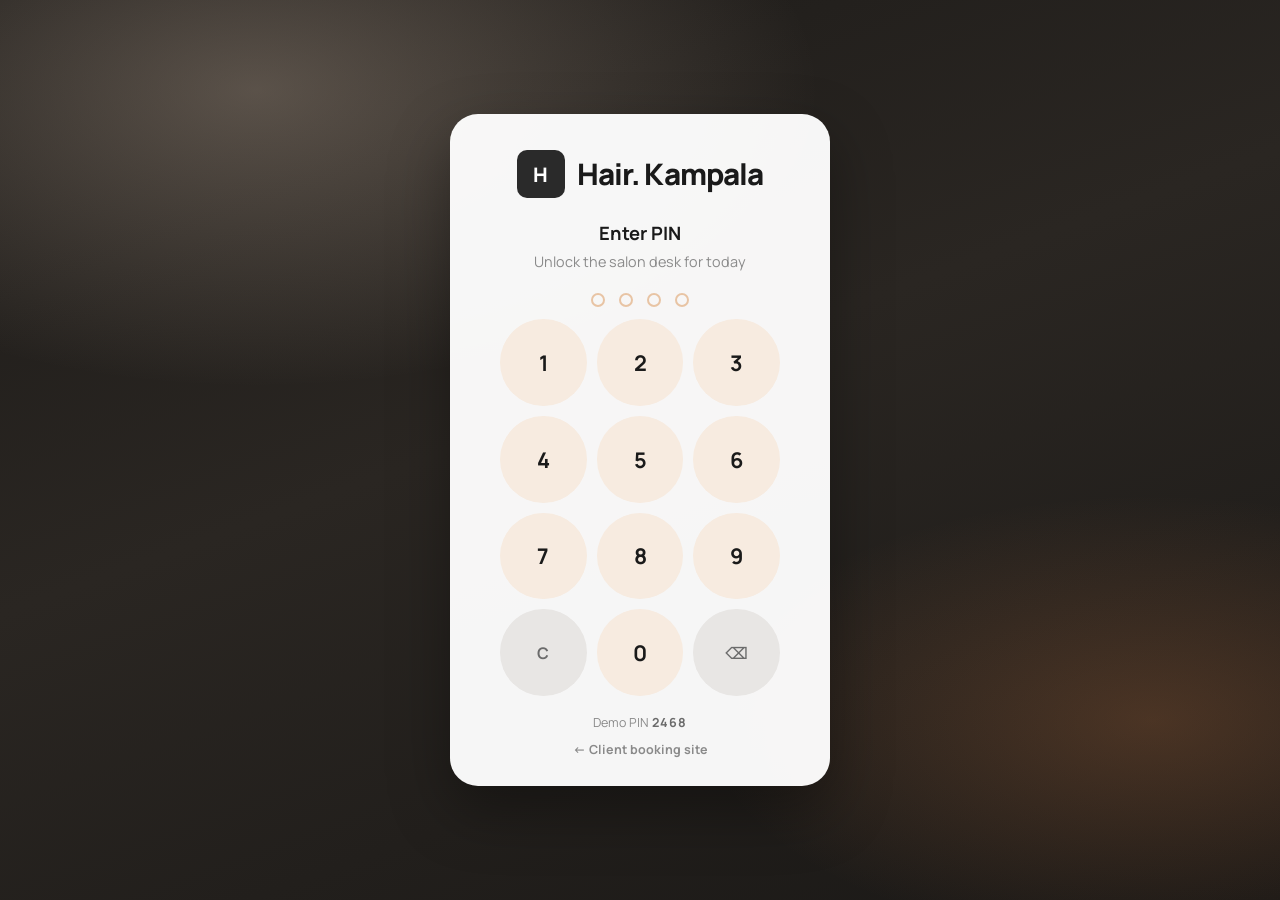
==== desk.html @ f127bbd9 "Make client booking the homepage; move desk to /desk Co-authored-by: Cursor <cursoragent@cursor.com>" ====
<!DOCTYPE html>
<html lang="en">
<head>
  <meta charset="UTF-8" />
  <meta name="viewport" content="width=device-width, initial-scale=1.0" />
  <title>Hair. — Salon Booking</title>
  <link rel="preconnect" href="https://fonts.googleapis.com" />
  <link rel="preconnect" href="https://fonts.gstatic.com" crossorigin />
  <link href="https://fonts.googleapis.com/css2?family=Manrope:wght@400;500;600;700;800&display=swap" rel="stylesheet" />
  <link rel="stylesheet" href="styles.css" />
</head>
<body class="locked">
  <div class="login-screen" id="loginScreen" role="dialog" aria-labelledby="loginTitle" aria-modal="true">
    <div class="login-bg" aria-hidden="true"></div>
    <div class="login-card">
      <div class="login-brand">
        <div class="logo-mark">H</div>
        <div class="login-brand-name" id="loginBrand">Hair.</div>
      </div>
      <h1 id="loginTitle">Enter PIN</h1>
      <p class="login-sub">Unlock the salon desk for today</p>
      <div class="pin-dots" id="pinDots" aria-hidden="true">
        <span></span><span></span><span></span><span></span>
      </div>
      <p class="pin-error" id="pinError" hidden>Wrong PIN — try again</p>
      <div class="pin-pad" id="pinPad">
        <button type="button" data-pin="1">1</button>
        <button type="button" data-pin="2">2</button>
        <button type="button" data-pin="3">3</button>
        <button type="button" data-pin="4">4</button>
        <button type="button" data-pin="5">5</button>
        <button type="button" data-pin="6">6</button>
        <button type="button" data-pin="7">7</button>
        <button type="button" data-pin="8">8</button>
        <button type="button" data-pin="9">9</button>
        <button type="button" class="pin-clear" data-pin="clear" aria-label="Clear">C</button>
        <button type="button" data-pin="0">0</button>
        <button type="button" class="pin-del" data-pin="del" aria-label="Delete">⌫</button>
      </div>
      <p class="login-hint">Demo PIN <strong>2468</strong></p>
      <p class="login-hint" style="margin-top:10px"><a href="/" style="color:inherit;font-weight:700">← Client booking site</a></p>
    </div>
  </div>

  <div class="overlay" id="overlay"></div>
  <div class="app" id="appShell" hidden inert>
    <aside class="sidebar" id="sidebar">
      <div class="logo">
        <div class="logo-mark">H</div>
        <div class="logo-text">Hair.</div>
      </div>
      <nav class="nav">
        <a href="#dashboard" class="active" data-page="dashboard">
          <span data-icon="dashboard"></span>
          Dashboard
        </a>
        <a href="#schedule" data-page="schedule">
          <span data-icon="calendar"></span>
          Schedule
        </a>
        <a href="#payments" data-page="payments">
          <span data-icon="card"></span>
          Payments
        </a>
        <a href="#clients" data-page="clients">
          <span data-icon="users"></span>
          Clients
        </a>
        <a href="#employees" data-page="employees">
          <span data-icon="group"></span>
          Employees
        </a>
        <a href="#services" data-page="services">
          <span data-icon="scissors"></span>
          Services
        </a>
        <a href="#reviews" data-page="reviews">
          <span data-icon="star"></span>
          Reviews
        </a>
        <a href="#settings" data-page="settings">
          <span data-icon="settings"></span>
          Settings
        </a>
      </nav>
    </aside>

    <main class="main">
      <header class="topbar">
        <div class="topbar-left">
          <button class="menu-toggle" id="menuToggle" aria-label="Open menu">
            <svg class="icon" viewBox="0 0 24 24" fill="none" stroke="currentColor" stroke-width="1.75" stroke-linecap="round" aria-hidden="true"><path d="M4 7h16M4 12h16M4 17h16"/></svg>
          </button>
          <h1 id="pageTitle">Dashboard</h1>
        </div>
        <div class="topbar-right">
          <label class="search">
            <svg class="icon" viewBox="0 0 24 24" fill="none" stroke="currentColor" stroke-width="1.75" stroke-linecap="round" stroke-linejoin="round" aria-hidden="true"><circle cx="11" cy="11" r="6.5"/><path d="m16.5 16.5 4 4"/></svg>
            <input type="search" placeholder="Search..." id="searchInput" />
          </label>

          <div class="top-action">
            <button type="button" class="icon-btn" id="messagesBtn" aria-label="Messages" title="Messages" aria-expanded="false" aria-controls="messagesPanel">
              <svg class="icon" viewBox="0 0 24 24" fill="none" stroke="currentColor" stroke-width="1.75" stroke-linecap="round" stroke-linejoin="round" aria-hidden="true"><path d="M7.5 18.5 4 21v-4.2A8.5 8.5 0 1 1 12 20.5a8.3 8.3 0 0 1-4.5-1.3z"/></svg>
              <span class="badge-dot" aria-hidden="true"></span>
            </button>
            <div class="dropdown-panel" id="messagesPanel" hidden>
              <div class="dropdown-head">
                <strong>Messages</strong>
                <button type="button" class="link-btn" data-close-panel>Close</button>
              </div>
              <button type="button" class="dropdown-item">
                <img src="https://i.pravatar.cc/64?img=5" alt="" />
                <div>
                  <strong>Mae Jones</strong>
                  <span>Can we move my styling to 10?</span>
                </div>
                <em>2m</em>
              </button>
              <button type="button" class="dropdown-item">
                <img src="https://i.pravatar.cc/64?img=9" alt="" />
                <div>
                  <strong>Kara Thornton</strong>
                  <span>On my way to the salon.</span>
                </div>
                <em>18m</em>
              </button>
              <button type="button" class="dropdown-item">
                <img src="https://i.pravatar.cc/64?img=12" alt="" />
                <div>
                  <strong>Curtis Walters</strong>
                  <span>Thanks for the color today!</span>
                </div>
                <em>1h</em>
              </button>
            </div>
          </div>

          <div class="top-action">
            <button type="button" class="icon-btn" id="notifyBtn" aria-label="Notifications" title="Notifications" aria-expanded="false" aria-controls="notifyPanel">
              <svg class="icon" viewBox="0 0 24 24" fill="none" stroke="currentColor" stroke-width="1.75" stroke-linecap="round" stroke-linejoin="round" aria-hidden="true"><path d="M12 3.5a5.5 5.5 0 0 1 5.5 5.5v2.2c0 1.4.5 2.7 1.4 3.7l.6.7H4.5l.6-.7a5.8 5.8 0 0 0 1.4-3.7V9A5.5 5.5 0 0 1 12 3.5z"/><path d="M9.5 18.5a2.5 2.5 0 0 0 5 0"/></svg>
              <span class="badge-dot" aria-hidden="true"></span>
            </button>
            <div class="dropdown-panel" id="notifyPanel" hidden>
              <div class="dropdown-head">
                <strong>Notifications</strong>
                <button type="button" class="link-btn" data-close-panel>Close</button>
              </div>
              <button type="button" class="dropdown-item">
                <span class="drop-ico" data-icon="calendarCheck"></span>
                <div>
                  <strong>New booking</strong>
                  <span>Molly Hawkins · Hair Coloring · 2:00 PM</span>
                </div>
                <em>now</em>
              </button>
              <button type="button" class="dropdown-item">
                <span class="drop-ico" data-icon="card"></span>
                <div>
                  <strong>Payment received</strong>
                  <span>UGX 185,000 from Mae Jones</span>
                </div>
                <em>12m</em>
              </button>
              <button type="button" class="dropdown-item">
                <span class="drop-ico" data-icon="star"></span>
                <div>
                  <strong>New review</strong>
                  <span>5★ from Devon Price</span>
                </div>
                <em>1h</em>
              </button>
            </div>
          </div>

          <div class="top-action">
            <button type="button" class="avatar-btn" id="profileBtn" aria-label="Profile menu" aria-expanded="false" aria-controls="profilePanel">
              <img class="avatar" src="https://i.pravatar.cc/84?img=47" alt="Profile" />
            </button>
            <div class="dropdown-panel dropdown-panel-sm" id="profilePanel" hidden>
              <div class="dropdown-head">
                <strong>Admin User</strong>
              </div>
              <button type="button" class="dropdown-item menu-row" data-go="settings">
                <span data-icon="settings"></span>
                <div><strong>Settings</strong></div>
              </button>
              <button type="button" class="dropdown-item menu-row" data-go="employees">
                <span data-icon="user"></span>
                <div><strong>My profile</strong></div>
              </button>
              <button type="button" class="dropdown-item menu-row" id="logoutBtn">
                <span data-icon="cancel"></span>
                <div><strong>Sign out</strong></div>
              </button>
            </div>
          </div>
        </div>
      </header>

      <!-- DASHBOARD -->
      <div class="page active" id="page-dashboard">
        <div class="dashboard">
          <section class="panel">
            <div class="panel-head">
              <div>
                <span class="panel-title">Upcoming</span>
                <span class="panel-date">Monday, 22 Jan</span>
              </div>
              <div style="display:flex;align-items:center;gap:10px;flex-wrap:wrap;">
                <div class="filters table-filters" id="dashFilters"></div>
                <button type="button" class="btn-primary" id="dashNewApptBtn">+ New appointment</button>
              </div>
            </div>
            <div class="appointments" id="appointments"></div>
          </section>

          <div class="right-col">
            <section class="panel">
              <div class="panel-head">
                <span class="panel-title">Availability</span>
                <div class="pager">
                  <button id="availPrev" aria-label="Previous"><span data-icon="arrowLeft"></span></button>
                  <span id="availPage">1/2</span>
                  <button id="availNext" aria-label="Next"><span data-icon="arrowRight"></span></button>
                </div>
              </div>
              <div id="availability"></div>
            </section>

            <section class="panel">
              <div class="panel-head">
                <span class="panel-title" style="font-size:1rem;">Staff status</span>
              </div>
              <div class="staff-grid" id="staffStatus"></div>
            </section>

            <section class="panel">
              <div class="panel-head">
                <span class="panel-title">Last reviews</span>
                <div class="pager">
                  <button id="reviewPrev" aria-label="Previous review"><span data-icon="arrowLeft"></span></button>
                  <span id="reviewPage">1/3</span>
                  <button id="reviewNext" aria-label="Next review"><span data-icon="arrowRight"></span></button>
                </div>
              </div>
              <div id="reviews"></div>
            </section>
          </div>
        </div>
      </div>

      <!-- SCHEDULE -->
      <div class="page" id="page-schedule"></div>
      <!-- PAYMENTS -->
      <div class="page" id="page-payments"></div>
      <!-- CLIENTS -->
      <div class="page" id="page-clients"></div>
      <!-- EMPLOYEES -->
      <div class="page" id="page-employees"></div>
      <!-- SERVICES -->
      <div class="page" id="page-services"></div>
      <!-- REVIEWS -->
      <div class="page" id="page-reviews"></div>
      <!-- SETTINGS -->
      <div class="page" id="page-settings"></div>
    </main>
  </div>

  <div class="toast" id="toast"></div>

  <!-- Modal: Add employee -->
  <div class="modal" id="employeeModal" hidden>
    <div class="modal-backdrop" data-close-modal></div>
    <div class="modal-card" role="dialog" aria-labelledby="empModalTitle">
      <div class="modal-head">
        <h2 id="empModalTitle">Add employee</h2>
        <button type="button" class="icon-btn modal-x" data-close-modal aria-label="Close">×</button>
      </div>
      <form id="employeeForm" class="modal-body">
        <div class="form-grid">
          <label class="field"><span>Full name</span><input name="name" required placeholder="e.g. Sarah Nambi" /></label>
          <label class="field"><span>Role</span>
            <select name="role" required>
              <option>Stylist</option>
              <option>Senior Stylist</option>
              <option>Color Specialist</option>
              <option>Creative Director</option>
              <option>Receptionist</option>
            </select>
          </label>
          <label class="field"><span>Phone</span><input name="phone" required placeholder="+256 7XX XXX XXX" /></label>
          <label class="field"><span>Email</span><input name="email" type="email" required placeholder="name@hair.ug" /></label>
          <label class="field field-full"><span>Specialty</span><input name="specialty" required placeholder="e.g. Braids & twists" /></label>
          <label class="field">
            <span>Status</span>
            <select name="status">
              <option value="active">Active</option>
              <option value="off">Off duty</option>
              <option value="vacation">On vacation</option>
            </select>
          </label>
        </div>
        <div class="modal-actions">
          <button type="button" class="btn-ghost" data-close-modal>Cancel</button>
          <button type="submit" class="btn-primary">Add employee</button>
        </div>
      </form>
    </div>
  </div>

  <!-- Modal: Employee shifts -->
  <div class="modal" id="shiftModal" hidden>
    <div class="modal-backdrop" data-close-modal></div>
    <div class="modal-card modal-card-wide" role="dialog" aria-labelledby="shiftModalTitle">
      <div class="modal-head">
        <h2 id="shiftModalTitle">Weekly shifts</h2>
        <button type="button" class="icon-btn modal-x" data-close-modal aria-label="Close">×</button>
      </div>
      <form id="shiftForm" class="modal-body">
        <p class="shift-modal-sub" id="shiftModalSub">Set working hours for each day</p>
        <div class="shift-edit-grid" id="shiftEditGrid"></div>
        <div class="modal-actions">
          <button type="button" class="btn-ghost" data-close-modal>Cancel</button>
          <button type="submit" class="btn-primary">Save shifts</button>
        </div>
      </form>
    </div>
  </div>

  <!-- Modal: Add client -->
  <div class="modal" id="clientModal" hidden>
    <div class="modal-backdrop" data-close-modal></div>
    <div class="modal-card" role="dialog" aria-labelledby="clientModalTitle">
      <div class="modal-head">
        <h2 id="clientModalTitle">Add client</h2>
        <button type="button" class="icon-btn modal-x" data-close-modal aria-label="Close">×</button>
      </div>
      <form id="clientForm" class="modal-body">
        <div class="form-grid">
          <label class="field"><span>Full name</span><input name="name" required placeholder="e.g. Joan Nakato" /></label>
          <label class="field"><span>Phone</span><input name="phone" required placeholder="+256 7XX XXX XXX" /></label>
          <label class="field field-full"><span>Email</span><input name="email" type="email" required placeholder="joan@email.com" /></label>
        </div>
        <div class="modal-actions">
          <button type="button" class="btn-ghost" data-close-modal>Cancel</button>
          <button type="submit" class="btn-primary">Save client</button>
        </div>
      </form>
    </div>
  </div>

  <!-- Modal: Add service -->
  <div class="modal" id="serviceModal" hidden>
    <div class="modal-backdrop" data-close-modal></div>
    <div class="modal-card" role="dialog" aria-labelledby="serviceModalTitle">
      <div class="modal-head">
        <h2 id="serviceModalTitle">Add service</h2>
        <button type="button" class="icon-btn modal-x" data-close-modal aria-label="Close">×</button>
      </div>
      <form id="serviceForm" class="modal-body">
        <div class="form-grid">
          <label class="field"><span>Service name</span><input name="name" required placeholder="e.g. Kids Haircut" /></label>
          <label class="field">
            <span>Category</span>
            <select name="category" required>
              <option>Cuts</option>
              <option>Styling</option>
              <option>Color</option>
              <option>Grooming</option>
              <option>Care</option>
            </select>
          </label>
          <label class="field field-full"><span>Description</span><input name="desc" required placeholder="Short description" /></label>
          <label class="field"><span>Price (UGX)</span><input name="price" type="number" min="1000" step="1000" required placeholder="150000" /></label>
          <label class="field"><span>Duration</span><input name="duration" required placeholder="45 min" /></label>
        </div>
        <div class="modal-actions">
          <button type="button" class="btn-ghost" data-close-modal>Cancel</button>
          <button type="submit" class="btn-primary">Save service</button>
        </div>
      </form>
    </div>
  </div>

  <!-- Modal: New appointment -->
  <div class="modal" id="apptModal" hidden>
    <div class="modal-backdrop" data-close-modal></div>
    <div class="modal-card modal-card-wide" role="dialog" aria-labelledby="apptModalTitle">
      <div class="modal-head">
        <h2 id="apptModalTitle">New appointment</h2>
        <button type="button" class="icon-btn modal-x" data-close-modal aria-label="Close">×</button>
      </div>
      <form id="apptForm" class="modal-body">
        <div class="form-grid">
          <label class="field field-full">
            <span>Existing client <em class="slot-hint">(optional)</em></span>
            <select name="existingClient" id="apptExistingClient">
              <option value="">New client from this booking</option>
            </select>
          </label>
          <label class="field">
            <span>Client name</span>
            <input name="clientName" id="apptClientName" required placeholder="e.g. Joan Nakato" autocomplete="name" />
          </label>
          <label class="field">
            <span>Phone</span>
            <input name="clientPhone" id="apptClientPhone" required placeholder="+256 7XX XXX XXX" autocomplete="tel" />
          </label>
          <label class="field field-full">
            <span>Email</span>
            <input name="clientEmail" id="apptClientEmail" type="email" required placeholder="joan@email.com" autocomplete="email" />
          </label>
          <label class="field field-full">
            <span>Service</span>
            <select name="service" id="apptService" required></select>
          </label>
        </div>
        <p class="field-label">Stylist</p>
        <div class="appt-stylists" id="apptStylists"></div>
        <p class="field-label">Open slots <em id="apptSlotHint" class="slot-hint">Select a stylist</em></p>
        <div class="appt-slots" id="apptSlots"></div>
        <input type="hidden" name="slot" id="apptSlotValue" required />
        <input type="hidden" name="stylist" id="apptStylistValue" required />
        <div class="modal-actions">
          <button type="button" class="btn-ghost" data-close-modal>Cancel</button>
          <button type="submit" class="btn-primary" id="apptSubmitBtn" disabled>Book appointment</button>
        </div>
      </form>
    </div>
  </div>

  <!-- Modal: Payment -->
  <div class="modal" id="paymentModal" hidden>
    <div class="modal-backdrop" data-close-modal></div>
    <div class="modal-card" role="dialog" aria-labelledby="payModalTitle">
      <div class="modal-head">
        <h2 id="payModalTitle">Collect payment</h2>
        <button type="button" class="icon-btn modal-x" data-close-modal aria-label="Close">×</button>
      </div>
      <div class="modal-body">
        <div class="pay-summary" id="paySummary"></div>
        <p class="field-label">Payment method</p>
        <div class="pay-methods" id="payMethods">
          <button type="button" class="pay-method active" data-method="Mobile Money">Mobile Money</button>
          <button type="button" class="pay-method" data-method="Cash">Cash</button>
          <button type="button" class="pay-method" data-method="Card">Card</button>
        </div>
        <div class="modal-actions">
          <button type="button" class="btn-ghost" data-close-modal>Cancel</button>
          <button type="button" class="btn-primary" id="confirmPayBtn">Pay &amp; print receipt</button>
        </div>
      </div>
    </div>
  </div>

  <!-- Printable receipt (hidden on screen) -->
  <div id="receiptPrint" class="receipt-print" aria-hidden="true"></div>

  <script src="icons.js"></script>
  <script src="app.js"></script>
</body>
</html>
---- styles.css ----
:root {
      --bg: #f3f1ef;
      --surface: #ffffff;
      --sidebar: #2a2a2a;
      --sidebar-hover: #3a3a3a;
      --text: #1a1a1a;
      --text-muted: #8a8a8a;
      --text-soft: #6b6b6b;
      --peach: #f2d9c2;
      --peach-soft: #f7ebe0;
      --peach-deep: #e8c4a4;
      --orange: #f4a261;
      --orange-strong: #e8894a;
      --green: #7cb98a;
      --green-bg: #e8f5eb;
      --grey-pill: #e8e6e4;
      --border: #ebe8e5;
      --shadow: 0 2px 12px rgba(0, 0, 0, 0.04);
      --radius: 18px;
      --radius-sm: 12px;
      --radius-pill: 999px;
      --sidebar-w: 220px;
    }

    * { box-sizing: border-box; margin: 0; padding: 0; }

    html {
      -webkit-text-size-adjust: 100%;
    }

    body {
      font-family: "Manrope", system-ui, sans-serif;
      background: var(--bg);
      color: var(--text);
      min-height: 100vh;
      min-height: 100dvh;
      -webkit-font-smoothing: antialiased;
      overflow-x: hidden;
    }

    body.locked {
      overflow: hidden;
      background: #1c1a18;
    }

    /* ——— PIN login ——— */
    .login-screen {
      position: fixed;
      inset: 0;
      z-index: 10000;
      display: grid;
      place-items: center;
      padding: 24px;
    }

    .login-screen[hidden] { display: none; }

    .login-bg {
      position: absolute;
      inset: 0;
      background:
        radial-gradient(ellipse 80% 60% at 20% 10%, rgba(242, 217, 194, 0.28), transparent 55%),
        radial-gradient(ellipse 70% 50% at 90% 80%, rgba(232, 137, 74, 0.22), transparent 50%),
        linear-gradient(160deg, #1c1a18 0%, #2a2622 45%, #1a1816 100%);
    }

    .login-card {
      position: relative;
      width: min(100%, 380px);
      background: rgba(255, 255, 255, 0.96);
      border-radius: 28px;
      padding: 36px 28px 28px;
      box-shadow: 0 24px 60px rgba(0, 0, 0, 0.35);
      text-align: center;
      animation: loginIn 0.45s ease both;
    }

    @keyframes loginIn {
      from { opacity: 0; transform: translateY(16px) scale(0.98); }
      to { opacity: 1; transform: none; }
    }

    .login-brand {
      display: flex;
      align-items: center;
      justify-content: center;
      gap: 12px;
      margin-bottom: 22px;
    }

    .login-brand .logo-mark {
      width: 48px;
      height: 48px;
      font-size: 1.25rem;
      background: var(--sidebar);
      color: #fff;
    }

    .login-brand-name {
      font-size: 1.85rem;
      font-weight: 800;
      letter-spacing: -0.03em;
      line-height: 1;
    }

    .login-card h1 {
      font-size: 1.15rem;
      font-weight: 700;
      margin-bottom: 6px;
    }

    .login-sub {
      color: var(--text-muted);
      font-size: 0.9rem;
      margin-bottom: 22px;
    }

    .pin-dots {
      display: flex;
      justify-content: center;
      gap: 14px;
      margin-bottom: 12px;
    }

    .pin-dots span {
      width: 14px;
      height: 14px;
      border-radius: 50%;
      border: 2px solid var(--peach-deep);
      background: transparent;
      transition: background 0.15s ease, transform 0.15s ease, border-color 0.15s ease;
    }

    .pin-dots span.filled {
      background: var(--orange-strong);
      border-color: var(--orange-strong);
      transform: scale(1.08);
    }

    .pin-dots.shake {
      animation: pinShake 0.4s ease;
    }

    @keyframes pinShake {
      0%, 100% { transform: translateX(0); }
      20% { transform: translateX(-8px); }
      40% { transform: translateX(8px); }
      60% { transform: translateX(-6px); }
      80% { transform: translateX(6px); }
    }

    .pin-error {
      color: #c45c4a;
      font-size: 0.85rem;
      font-weight: 600;
      margin-bottom: 10px;
      min-height: 1.2em;
    }

    .pin-pad {
      display: grid;
      grid-template-columns: repeat(3, 1fr);
      gap: 10px;
      max-width: 280px;
      margin: 8px auto 18px;
    }

    .pin-pad button {
      aspect-ratio: 1;
      border: none;
      border-radius: 50%;
      background: var(--peach-soft);
      color: var(--text);
      font-size: 1.35rem;
      font-weight: 700;
      cursor: pointer;
      transition: background 0.15s ease, transform 0.1s ease;
    }

    .pin-pad button:hover {
      background: var(--peach);
    }

    .pin-pad button:active {
      transform: scale(0.94);
      background: var(--peach-deep);
    }

    .pin-pad .pin-clear,
    .pin-pad .pin-del {
      font-size: 1rem;
      font-weight: 700;
      background: var(--grey-pill);
      color: var(--text-soft);
    }

    .login-hint {
      font-size: 0.78rem;
      color: var(--text-muted);
    }

    .login-hint strong {
      color: var(--text-soft);
      letter-spacing: 0.08em;
    }

    button, input, select { font: inherit; }
    a { text-decoration: none; color: inherit; }
    img { display: block; object-fit: cover; }
    ul { list-style: none; }

    .app {
      display: grid;
      grid-template-columns: var(--sidebar-w) 1fr;
      min-height: 100vh;
    }

    .app[hidden] {
      display: none !important;
    }

    /* ——— Sidebar ——— */
    .sidebar {
      background: var(--sidebar);
      color: #fff;
      padding: 28px 18px;
      display: flex;
      flex-direction: column;
      position: sticky;
      top: 0;
      height: 100vh;
    }

    .logo {
      display: flex;
      align-items: center;
      gap: 12px;
      padding: 0 10px 36px;
    }

    .logo-mark {
      width: 38px;
      height: 38px;
      background: #fff;
      color: var(--sidebar);
      border-radius: 10px;
      display: grid;
      place-items: center;
      font-weight: 800;
      font-size: 1.1rem;
    }

    .logo-text {
      font-size: 1.35rem;
      font-weight: 700;
      letter-spacing: -0.02em;
    }

    .nav { display: flex; flex-direction: column; gap: 4px; }

    .nav a {
      display: flex;
      align-items: center;
      gap: 14px;
      padding: 13px 16px;
      border-radius: 14px;
      color: rgba(255, 255, 255, 0.55);
      font-weight: 500;
      font-size: 0.95rem;
      transition: background 0.2s, color 0.2s;
    }

    .nav a:hover {
      background: var(--sidebar-hover);
      color: #fff;
    }

    .nav a.active {
      background: var(--peach);
      color: var(--text);
      font-weight: 600;
    }

    .nav a .icon {
      width: 20px;
      height: 20px;
      flex-shrink: 0;
      opacity: 0.9;
    }
    [data-icon] { display: inline-flex; align-items: center; justify-content: center; }
    .icon { width: 1em; height: 1em; display: block; flex-shrink: 0; }

    /* ——— Main ——— */
    .main {
      padding: 24px 28px 32px;
      display: flex;
      flex-direction: column;
      gap: 22px;
      min-width: 0;
    }

    .topbar-left {
      display: flex;
      align-items: center;
      gap: 12px;
    }

    .page { display: none; animation: fadeUp 0.35s ease both; }
    .page.active { display: block; }

    .topbar {
      display: flex;
      align-items: center;
      justify-content: space-between;
      gap: 20px;
    }

    .topbar h1 {
      font-size: 1.65rem;
      font-weight: 700;
      letter-spacing: -0.03em;
    }

    .topbar-right {
      display: flex;
      align-items: center;
      gap: 14px;
    }

    .search {
      display: flex;
      align-items: center;
      gap: 10px;
      background: var(--surface);
      border: 1px solid var(--border);
      border-radius: var(--radius-pill);
      padding: 10px 18px;
      min-width: 220px;
      box-shadow: 0 4px 16px rgba(0, 0, 0, 0.06);
    }

    .search .icon {
      width: 18px;
      height: 18px;
      color: var(--text-muted);
      flex-shrink: 0;
    }

    .search input {
      border: none;
      outline: none;
      background: transparent;
      width: 100%;
      color: var(--text);
    }

    .search input::placeholder { color: var(--text-muted); }

    .top-action { position: relative; }

    .icon-btn {
      width: 42px;
      height: 42px;
      border-radius: 50%;
      border: none;
      background: var(--surface);
      display: grid;
      place-items: center;
      cursor: pointer;
      color: #4a4a4a;
      transition: background 0.15s, transform 0.15s;
      box-shadow: 0 4px 16px rgba(0, 0, 0, 0.06);
      position: relative;
    }

    .icon-btn:hover,
    .icon-btn[aria-expanded="true"] { background: var(--peach-soft); transform: translateY(-1px); }

    .icon-btn .icon {
      width: 20px;
      height: 20px;
      color: #4a4a4a;
    }

    .badge-dot {
      position: absolute;
      top: 8px;
      right: 9px;
      width: 8px;
      height: 8px;
      border-radius: 50%;
      background: var(--orange-strong);
      border: 2px solid #fff;
    }

    .avatar-btn {
      border: none;
      background: transparent;
      padding: 0;
      cursor: pointer;
      border-radius: 50%;
      display: grid;
    }

    .avatar {
      width: 42px;
      height: 42px;
      border-radius: 50%;
      border: 2px solid #fff;
      box-shadow: 0 4px 16px rgba(0, 0, 0, 0.08);
    }

    .dropdown-panel {
      position: absolute;
      top: calc(100% + 10px);
      right: 0;
      width: min(340px, 86vw);
      background: #fff;
      border-radius: 16px;
      box-shadow: 0 16px 40px rgba(0, 0, 0, 0.12);
      border: 1px solid var(--border);
      z-index: 60;
      padding: 8px;
      animation: fadeUp 0.2s ease both;
    }

    .dropdown-panel-sm { width: min(220px, 80vw); }

    .dropdown-head {
      display: flex;
      align-items: center;
      justify-content: space-between;
      padding: 10px 12px 8px;
      font-size: 0.92rem;
    }

    .link-btn {
      border: none;
      background: transparent;
      color: var(--text-muted);
      font-size: 0.78rem;
      font-weight: 600;
      cursor: pointer;
    }

    .link-btn:hover { color: var(--text); }

    .dropdown-item {
      width: 100%;
      display: grid;
      grid-template-columns: auto 1fr auto;
      gap: 12px;
      align-items: center;
      padding: 12px;
      border: none;
      border-radius: 12px;
      background: transparent;
      text-align: left;
      cursor: pointer;
      color: var(--text);
    }

    .dropdown-item:hover { background: var(--peach-soft); }
    .dropdown-item img { width: 40px; height: 40px; border-radius: 50%; }
    .dropdown-item .drop-ico {
      width: 40px;
      height: 40px;
      border-radius: 50%;
      background: var(--peach-soft);
      display: grid;
      place-items: center;
      color: var(--text);
    }
    .dropdown-item .drop-ico .icon { width: 18px; height: 18px; }
    .dropdown-item strong { display: block; font-size: 0.88rem; }
    .dropdown-item span { display: block; font-size: 0.75rem; color: var(--text-muted); margin-top: 2px; font-weight: 500; }
    .dropdown-item em { font-style: normal; font-size: 0.7rem; color: var(--text-muted); font-weight: 600; }
    .dropdown-item.menu-row { grid-template-columns: auto 1fr; }
    .dropdown-item.menu-row .icon { width: 18px; height: 18px; color: var(--text-soft); }

    /* ——— Layout grid ——— */
    .dashboard {
      display: grid;
      grid-template-columns: 1.35fr 1fr;
      gap: 22px;
      align-items: start;
    }

    .panel {
      background: var(--surface);
      border-radius: var(--radius);
      padding: 22px;
      box-shadow: var(--shadow);
    }

    .panel-head {
      display: flex;
      align-items: center;
      justify-content: space-between;
      gap: 12px;
      margin-bottom: 18px;
      flex-wrap: wrap;
    }

    .panel-title {
      font-size: 1.15rem;
      font-weight: 700;
      letter-spacing: -0.02em;
    }

    .panel-date {
      color: var(--text-muted);
      font-weight: 500;
      font-size: 0.92rem;
      margin-left: 8px;
    }

    .filters {
      display: flex;
      gap: 8px;
      flex-wrap: wrap;
    }

    .filter-btn {
      display: inline-flex;
      align-items: center;
      gap: 6px;
      padding: 8px 14px;
      border-radius: var(--radius-pill);
      border: 1px solid var(--border);
      background: #fff;
      color: var(--text-soft);
      font-size: 0.82rem;
      font-weight: 500;
      cursor: pointer;
      transition: border-color 0.15s, background 0.15s;
    }

    .filter-btn:hover { border-color: var(--peach-deep); background: var(--peach-soft); }
    .filter-btn .icon { width: 14px; height: 14px; }

    /* ——— Appointments ——— */
    .appointments { display: flex; flex-direction: column; gap: 12px; }

    .appt {
      display: flex;
      align-items: stretch;
      border-radius: 16px;
      overflow: hidden;
      background: #faf8f6;
      border: 1px solid transparent;
      transition: border-color 0.2s, transform 0.2s, box-shadow 0.2s;
      animation: fadeUp 0.45s ease both;
    }

    .appt:hover {
      border-color: var(--peach-deep);
      transform: translateY(-2px);
      box-shadow: 0 8px 24px rgba(0, 0, 0, 0.06);
    }

    .appt:nth-child(1) { animation-delay: 0.05s; }
    .appt:nth-child(2) { animation-delay: 0.1s; }
    .appt:nth-child(3) { animation-delay: 0.15s; }
    .appt:nth-child(4) { animation-delay: 0.2s; }
    .appt:nth-child(5) { animation-delay: 0.25s; }

    @keyframes fadeUp {
      from { opacity: 0; transform: translateY(10px); }
      to { opacity: 1; transform: translateY(0); }
    }

    .appt-time {
      background: var(--peach-soft);
      display: flex;
      align-items: center;
      justify-content: center;
      padding: 16px 14px;
      min-width: 112px;
      font-weight: 700;
      font-size: 0.84rem;
      letter-spacing: -0.01em;
      color: var(--text);
      white-space: nowrap;
      flex-shrink: 0;
    }

    .appt-body {
      display: flex;
      align-items: center;
      gap: 18px;
      padding: 12px 16px;
      flex: 1;
      min-width: 0;
      flex-wrap: wrap;
    }

    .client {
      display: flex;
      align-items: center;
      gap: 10px;
      min-width: 140px;
      flex: 1.2;
    }

    .client img {
      width: 42px;
      height: 42px;
      border-radius: 50%;
      flex-shrink: 0;
    }

    .client-meta { min-width: 0; }

    .client-name {
      font-weight: 700;
      font-size: 0.9rem;
      white-space: nowrap;
    }

    .client-actions {
      display: flex;
      gap: 6px;
      margin-top: 4px;
    }

    .client-actions button {
      width: 24px;
      height: 24px;
      border-radius: 50%;
      border: none;
      background: #fff;
      color: var(--text-muted);
      display: grid;
      place-items: center;
      cursor: pointer;
      transition: background 0.15s, color 0.15s;
    }

    .client-actions button:hover { background: var(--peach); color: var(--text); }
    .client-actions .icon { width: 13px; height: 13px; }

    .meta-block {
      min-width: 90px;
      flex: 1;
    }

    .meta-block.price { min-width: 100px; flex: 0.8; }

    .meta-block .label {
      font-size: 0.7rem;
      color: var(--text-muted);
      font-weight: 500;
      margin-bottom: 2px;
    }

    .meta-block .value {
      font-size: 0.85rem;
      font-weight: 600;
      white-space: nowrap;
    }

    .appt-status-wrap {
      display: flex;
      align-items: center;
      padding: 12px 14px 12px 0;
      flex-shrink: 0;
    }

    .status {
      padding: 8px 12px;
      border-radius: var(--radius-pill);
      font-size: 0.72rem;
      font-weight: 700;
      white-space: nowrap;
      cursor: pointer;
      border: none;
      font-family: inherit;
      display: inline-block;
    }
    .status.in-progress { background: var(--orange); color: #fff; }
    .status.arrived { background: #3a6ea5; color: #fff; }
    .status.confirmed { background: #2a2a2a; color: #fff; }
    .status.complete { background: #3d8a52; color: #fff; animation: payPulse 1.4s ease infinite; }
    .status.past { background: var(--grey-pill); color: var(--text-soft); cursor: default; }

    @keyframes payPulse {
      0%, 100% { box-shadow: 0 0 0 0 rgba(61, 138, 82, 0.35); }
      50% { box-shadow: 0 0 0 6px rgba(61, 138, 82, 0); }
    }

    .flow-legend {
      font-size: 0.82rem;
      color: var(--text-muted);
      margin: 0 0 14px;
      line-height: 1.4;
    }

    .flow-legend strong { color: var(--text-soft); font-weight: 700; }

    .schedule-actions {
      display: flex;
      align-items: center;
      gap: 12px;
      flex-wrap: wrap;
    }

    .pay-flow-note {
      margin-top: 10px;
      font-size: 0.82rem;
      font-weight: 600;
      color: #3d8a52;
    }
    .status:hover:not(.past) { filter: brightness(1.08); }

    /* ——— Right column ——— */
    .right-col {
      display: flex;
      flex-direction: column;
      gap: 18px;
    }

    .pager {
      display: flex;
      align-items: center;
      gap: 10px;
      color: var(--text-muted);
      font-size: 0.85rem;
      font-weight: 600;
    }

    .pager button {
      width: 30px;
      height: 30px;
      border-radius: 50%;
      border: 1px solid var(--border);
      background: #fff;
      cursor: pointer;
      display: grid;
      place-items: center;
      color: var(--text);
      transition: background 0.15s;
    }

    .pager button:hover { background: var(--peach-soft); }
    .pager button:disabled { opacity: 0.35; cursor: default; }
    .pager .icon { width: 14px; height: 14px; }

    /* Availability */
    .stylist-card {
      border: 1px solid var(--border);
      border-radius: 16px;
      padding: 16px;
      margin-bottom: 12px;
      transition: border-color 0.2s, box-shadow 0.2s;
    }

    .stylist-card:hover {
      border-color: var(--peach-deep);
      box-shadow: 0 6px 18px rgba(0, 0, 0, 0.05);
    }

    .stylist-top {
      display: flex;
      align-items: flex-start;
      gap: 12px;
      margin-bottom: 14px;
    }

    .stylist-top img {
      width: 48px;
      height: 48px;
      border-radius: 50%;
    }

    .stylist-info { flex: 1; min-width: 0; }

    .stylist-name {
      font-weight: 700;
      font-size: 0.95rem;
      margin-bottom: 6px;
    }

    .tags {
      display: flex;
      flex-wrap: wrap;
      gap: 6px;
    }

    .tag {
      font-size: 0.7rem;
      font-weight: 600;
      padding: 4px 10px;
      border-radius: var(--radius-pill);
      background: var(--peach-soft);
      color: var(--text-soft);
    }

    .avail-date {
      display: flex;
      align-items: center;
      justify-content: space-between;
      margin-bottom: 10px;
      font-size: 0.82rem;
      font-weight: 600;
      color: var(--text-soft);
    }

    .avail-date button {
      border: none;
      background: transparent;
      cursor: pointer;
      color: var(--text-muted);
      display: grid;
      place-items: center;
      padding: 4px;
      border-radius: 6px;
    }

    .avail-date button:hover { background: var(--peach-soft); color: var(--text); }
    .avail-date .icon { width: 16px; height: 16px; }

    .slots {
      display: grid;
      grid-template-columns: repeat(4, 1fr);
      gap: 8px;
    }

    .slot {
      padding: 9px 4px;
      border-radius: 10px;
      border: 1px solid var(--border);
      background: #fff;
      font-size: 0.78rem;
      font-weight: 600;
      cursor: pointer;
      text-align: center;
      transition: all 0.15s;
      color: var(--text);
    }

    .slot:hover:not(:disabled):not(.booked) {
      border-color: var(--orange);
      background: var(--peach-soft);
    }

    .slot.selected {
      background: var(--sidebar);
      color: #fff;
      border-color: var(--sidebar);
    }

    .slot.booked {
      background: var(--grey-pill);
      color: var(--text-muted);
      cursor: not-allowed;
      text-decoration: line-through;
    }

    /* Staff status */
    .staff-grid {
      display: grid;
      grid-template-columns: 1fr 1fr;
      gap: 10px;
    }

    .staff-row {
      display: flex;
      align-items: center;
      gap: 10px;
      padding: 8px 4px;
      width: 100%;
      border: none;
      background: transparent;
      cursor: pointer;
      text-align: left;
      border-radius: 10px;
      color: inherit;
      font: inherit;
      transition: background 0.15s ease;
    }

    .staff-row:hover {
      background: rgba(0, 0, 0, 0.04);
    }

    .staff-row img {
      width: 36px;
      height: 36px;
      border-radius: 50%;
    }

    .staff-name {
      font-size: 0.82rem;
      font-weight: 600;
      flex: 1;
      min-width: 0;
      white-space: nowrap;
      overflow: hidden;
      text-overflow: ellipsis;
    }

    .badge {
      font-size: 0.68rem;
      font-weight: 700;
      padding: 5px 10px;
      border-radius: var(--radius-pill);
      white-space: nowrap;
    }

    .badge.active { background: var(--green-bg); color: #3d8a52; }
    .badge.off { background: var(--grey-pill); color: var(--text-muted); }
    .badge.vacation { background: #fde8d4; color: #c46b2c; }

    /* Reviews */
    .review {
      display: grid;
      grid-template-columns: auto 1fr;
      gap: 14px;
      align-items: start;
    }

    .review img {
      width: 48px;
      height: 48px;
      border-radius: 50%;
    }

    .review-top {
      display: flex;
      align-items: center;
      justify-content: space-between;
      gap: 10px;
      margin-bottom: 4px;
      flex-wrap: wrap;
    }

    .review-name { font-weight: 700; font-size: 0.92rem; }
    .review-date { font-size: 0.78rem; color: var(--text-muted); font-weight: 500; }

    .stars {
      display: flex;
      gap: 2px;
      color: var(--orange-strong);
      margin: 4px 0 8px;
    }

    .stars .icon { width: 14px; height: 14px; }

    .review-service {
      font-size: 0.78rem;
      font-weight: 600;
      color: var(--text-soft);
      margin-bottom: 6px;
    }

    .review-text {
      font-size: 0.85rem;
      line-height: 1.45;
      color: var(--text-soft);
    }

    /* Toast */
    .toast {
      position: fixed;
      bottom: 28px;
      right: 28px;
      background: var(--sidebar);
      color: #fff;
      padding: 14px 20px;
      border-radius: 14px;
      font-weight: 600;
      font-size: 0.9rem;
      box-shadow: 0 12px 40px rgba(0, 0, 0, 0.2);
      transform: translateY(120%);
      opacity: 0;
      transition: transform 0.35s cubic-bezier(0.22, 1, 0.36, 1), opacity 0.35s;
      z-index: 100;
    }

    .toast.show { transform: translateY(0); opacity: 1; }

    /* Mobile */
    .menu-toggle {
      display: none;
      width: 42px;
      height: 42px;
      border-radius: 12px;
      border: 1px solid var(--border);
      background: var(--surface);
      place-items: center;
      cursor: pointer;
    }

    .menu-toggle .icon { width: 20px; height: 20px; }

    .overlay {
      display: none;
      position: fixed;
      inset: 0;
      background: rgba(0, 0, 0, 0.4);
      z-index: 40;
    }

    .overlay.show { display: block; }

    @media (max-width: 1200px) {
      .dashboard { grid-template-columns: 1fr; }
    }

    @media (max-width: 800px) {
      .app { grid-template-columns: 1fr; }
      .sidebar {
        position: fixed;
        left: 0;
        top: 0;
        z-index: 50;
        transform: translateX(-105%);
        transition: transform 0.3s ease;
        width: min(280px, 85vw);
        height: 100dvh;
      }
      .sidebar.open { transform: translateX(0); }
      .menu-toggle { display: grid; }
      .appt { flex-wrap: wrap; }
      .appt-time {
        width: 100%;
        min-width: 0;
        padding: 12px 16px;
        justify-content: flex-start;
      }
      .appt-status-wrap { padding: 0 16px 14px; margin-left: auto; }
      .search { min-width: 0; flex: 1; }
      .topbar h1 { font-size: 1.35rem; }
      .staff-grid { grid-template-columns: 1fr; }
      .slots { grid-template-columns: repeat(3, 1fr); }
      .topbar {
        flex-wrap: wrap;
        gap: 12px;
      }
      .topbar-right {
        width: 100%;
        justify-content: space-between;
        gap: 10px;
      }
      .dropdown-panel {
        right: 0;
        left: auto;
        width: min(320px, calc(100vw - 32px));
      }
      .panel { padding: 16px; }
      .panel-head { gap: 10px; }
      .schedule-block {
        grid-template-columns: 1fr;
        gap: 4px;
      }
      .sb-time { padding-bottom: 0; }
    }

    @media (max-width: 520px) {
      .main {
        padding: 12px 12px 28px;
        padding-bottom: max(28px, env(safe-area-inset-bottom));
      }
      .filters { width: 100%; }
      .topbar h1 { font-size: 1.2rem; }
      .search {
        order: 3;
        width: 100%;
        flex: 1 1 100%;
        min-width: 0;
        padding: 9px 14px;
      }
      .topbar-right { flex-wrap: wrap; }
      .icon-btn,
      .menu-toggle,
      .avatar {
        width: 40px;
        height: 40px;
      }
      .appt-body {
        gap: 12px;
        padding: 12px;
      }
      .meta-block {
        min-width: calc(50% - 8px);
        flex: 1 1 40%;
      }
      .meta-block .value { white-space: normal; }
      .client { min-width: 100%; flex: 1 1 100%; }
      .slots { grid-template-columns: repeat(4, 1fr); gap: 6px; }
      .slot { padding: 8px 2px; font-size: 0.75rem; }
      .stylist-card { padding: 14px; }
      .avail-date { font-size: 0.85rem; }
      .toast {
        left: 12px;
        right: 12px;
        bottom: max(12px, env(safe-area-inset-bottom));
        width: auto;
        transform: translateY(120%);
      }
      .toast.show { transform: translateY(0); }
      .login-card {
        padding: 28px 18px 22px;
        border-radius: 22px;
      }
      .login-brand-name { font-size: 1.55rem; }
      .pin-pad {
        max-width: 240px;
        gap: 8px;
      }
      .pin-pad button { font-size: 1.2rem; }
      .modal {
        padding: 0;
        align-items: end;
      }
      .modal-card,
      .modal-card-wide {
        width: 100%;
        max-height: min(92dvh, 100%);
        border-radius: 20px 20px 0 0;
        overflow: auto;
        -webkit-overflow-scrolling: touch;
      }
      .modal-actions {
        flex-wrap: wrap;
      }
      .modal-actions .btn-primary,
      .modal-actions .btn-ghost {
        flex: 1 1 auto;
        justify-content: center;
      }
      .pay-methods { grid-template-columns: 1fr; }
      .cards-grid { grid-template-columns: 1fr; }
      .entity-card .entity-top { flex-wrap: wrap; }
      .schedule-week { grid-template-columns: repeat(2, 1fr); }
      .day-chip { padding: 10px 6px; }
      .table-search { max-width: none; width: 100%; min-width: 0; }
      .table-toolbar { flex-direction: column; align-items: stretch; }
      .table-filters { width: 100%; }
      .table-filter { flex: 1 1 calc(50% - 6px); min-width: 0; }
      .table-filter select { width: 100%; min-width: 0; }
      .table-footer {
        flex-direction: column;
        align-items: stretch;
      }
      .pager-controls { justify-content: space-between; }
      .data-table {
        display: block;
        width: 100%;
        overflow-x: auto;
        -webkit-overflow-scrolling: touch;
      }
      .data-table th,
      .data-table td {
        padding: 10px 12px;
        font-size: 0.82rem;
        white-space: nowrap;
      }
      .panel-title { font-size: 1.05rem; }
      .panel-date {
        display: block;
        margin-left: 0;
        margin-top: 4px;
      }
      .btn-primary,
      .btn-ghost {
        min-height: 42px;
      }
      .settings-nav {
        overflow-x: auto;
        flex-wrap: nowrap;
        -webkit-overflow-scrolling: touch;
      }
      .settings-nav-btn { white-space: nowrap; }
    }

    /* ——— Shared page UI ——— */
    .stats {
      display: grid;
      grid-template-columns: repeat(4, 1fr);
      gap: 14px;
      margin-bottom: 18px;
    }

    .stat-card {
      background: var(--surface);
      border-radius: var(--radius);
      padding: 18px 20px;
      box-shadow: var(--shadow);
    }

    .stat-card .stat-label {
      font-size: 0.8rem;
      color: var(--text-muted);
      font-weight: 500;
      margin-bottom: 6px;
    }

    .stat-card .stat-value {
      font-size: 1.35rem;
      font-weight: 800;
      letter-spacing: -0.03em;
    }

    .stat-card .stat-sub {
      font-size: 0.75rem;
      color: var(--text-soft);
      margin-top: 4px;
    }

    .toolbar {
      display: flex;
      align-items: center;
      justify-content: space-between;
      gap: 12px;
      margin-bottom: 16px;
      flex-wrap: wrap;
    }

    .btn-primary {
      display: inline-flex;
      align-items: center;
      gap: 8px;
      padding: 11px 18px;
      border: none;
      border-radius: var(--radius-pill);
      background: var(--sidebar);
      color: #fff;
      font-weight: 700;
      font-size: 0.88rem;
      cursor: pointer;
      transition: transform 0.15s, background 0.15s;
    }

    .btn-primary:hover { background: #3a3a3a; transform: translateY(-1px); }

    .btn-ghost {
      display: inline-flex;
      align-items: center;
      gap: 6px;
      padding: 9px 14px;
      border: 1px solid var(--border);
      border-radius: var(--radius-pill);
      background: #fff;
      color: var(--text-soft);
      font-weight: 600;
      font-size: 0.82rem;
      cursor: pointer;
    }

    .btn-ghost:hover,
    .btn-ghost.active {
      background: var(--peach-soft);
      border-color: var(--peach-deep);
      color: var(--text);
    }

    .data-table {
      width: 100%;
      border-collapse: collapse;
    }

    .data-table th {
      text-align: left;
      font-size: 0.75rem;
      font-weight: 600;
      color: var(--text-muted);
      padding: 10px 14px;
      border-bottom: 1px solid var(--border);
    }

    .data-table td {
      padding: 14px;
      border-bottom: 1px solid var(--border);
      font-size: 0.9rem;
      vertical-align: middle;
    }

    .data-table tr:last-child td { border-bottom: none; }
    .data-table tr:hover td { background: #faf8f6; }

    .person-cell {
      display: flex;
      align-items: center;
      gap: 12px;
    }

    .person-cell img {
      width: 40px;
      height: 40px;
      border-radius: 50%;
    }

    .person-cell strong { display: block; font-size: 0.9rem; }
    .person-cell span { font-size: 0.75rem; color: var(--text-muted); }

    .pay-paid { background: var(--green-bg); color: #3d8a52; }
    .pay-pending { background: #fde8d4; color: #c46b2c; }
    .pay-refunded { background: var(--grey-pill); color: var(--text-muted); }

    /* ——— Employee shifts ——— */
    .shift-roster { margin-bottom: 18px; }

    .shift-roster-scroll {
      overflow-x: auto;
      -webkit-overflow-scrolling: touch;
    }

    .shift-roster-table {
      width: 100%;
      border-collapse: collapse;
      min-width: 720px;
    }

    .shift-roster-table th {
      text-align: left;
      font-size: 0.75rem;
      font-weight: 600;
      color: var(--text-muted);
      padding: 8px 10px;
      border-bottom: 1px solid var(--border);
    }

    .shift-roster-table th.is-today,
    .shift-roster-table td.is-today {
      background: var(--peach-soft);
    }

    .shift-roster-table td {
      padding: 10px;
      border-bottom: 1px solid var(--border);
      vertical-align: middle;
    }

    .shift-roster-name {
      display: inline-flex;
      align-items: center;
      gap: 10px;
      border: none;
      background: transparent;
      cursor: pointer;
      font: inherit;
      font-weight: 700;
      color: var(--text);
      padding: 0;
    }

    .shift-roster-name img {
      width: 32px;
      height: 32px;
      border-radius: 50%;
    }

    .shift-roster-name:hover span { text-decoration: underline; }

    .shift-pill {
      display: inline-block;
      font-size: 0.72rem;
      font-weight: 700;
      padding: 5px 8px;
      border-radius: 999px;
      white-space: nowrap;
    }

    .shift-week {
      display: grid;
      grid-template-columns: repeat(7, 1fr);
      gap: 4px;
      margin-top: 14px;
    }

    .shift-chip {
      display: flex;
      flex-direction: column;
      align-items: center;
      gap: 2px;
      padding: 6px 2px;
      border-radius: 10px;
      font-size: 0.62rem;
      font-weight: 700;
      line-height: 1.2;
      text-align: center;
      border: 1px solid transparent;
    }

    .shift-chip.is-today {
      border-color: var(--orange-strong);
      box-shadow: 0 0 0 1px rgba(232, 137, 74, 0.25);
    }

    .shift-chip-day {
      opacity: 0.7;
      text-transform: uppercase;
      letter-spacing: 0.04em;
    }

    .shift-chip-hours { font-size: 0.58rem; }

    .shift-off { background: var(--grey-pill); color: var(--text-muted); }
    .shift-morning { background: #e8f0fa; color: #3a6ea5; }
    .shift-afternoon { background: #fde8d4; color: #c46b2c; }
    .shift-full { background: var(--green-bg); color: #3d8a52; }

    .today-shift.shift-off { color: var(--text-muted); }
    .today-shift.shift-morning { color: #3a6ea5; }
    .today-shift.shift-afternoon { color: #c46b2c; }
    .today-shift.shift-full { color: #3d8a52; }

    .shift-edit-grid {
      display: grid;
      grid-template-columns: repeat(2, 1fr);
      gap: 12px;
    }

    .shift-day-field {
      display: flex;
      flex-direction: column;
      gap: 6px;
      font-size: 0.82rem;
      font-weight: 600;
      color: var(--text-soft);
    }

    .shift-day-field select {
      padding: 11px 12px;
      border: 1px solid var(--border);
      border-radius: 12px;
      background: #fff;
      font: inherit;
      font-weight: 600;
      color: var(--text);
    }

    .shift-modal-sub {
      color: var(--text-muted);
      font-size: 0.9rem;
      margin-bottom: 16px;
    }

    @media (max-width: 600px) {
      .shift-edit-grid { grid-template-columns: 1fr; }
      .shift-chip-hours { font-size: 0.52rem; }
    }

    .cards-grid {
      display: grid;
      grid-template-columns: repeat(auto-fill, minmax(260px, 1fr));
      gap: 16px;
    }

    .entity-card {
      background: var(--surface);
      border-radius: var(--radius);
      padding: 20px;
      box-shadow: var(--shadow);
      border: 1px solid transparent;
      transition: border-color 0.2s, transform 0.2s;
    }

    .entity-card:hover {
      border-color: var(--peach-deep);
      transform: translateY(-2px);
    }

    .entity-card .entity-top {
      display: flex;
      align-items: center;
      gap: 14px;
      margin-bottom: 14px;
    }

    .entity-card .entity-top img {
      width: 56px;
      height: 56px;
      border-radius: 50%;
    }

    .entity-card h3 {
      font-size: 1rem;
      font-weight: 700;
      letter-spacing: -0.02em;
    }

    .entity-card .entity-role {
      font-size: 0.8rem;
      color: var(--text-muted);
      margin-top: 2px;
    }

    .entity-meta {
      display: flex;
      flex-direction: column;
      gap: 8px;
      font-size: 0.85rem;
      color: var(--text-soft);
    }

    .entity-meta strong { color: var(--text); font-weight: 700; }

    .service-price {
      font-size: 1.1rem;
      font-weight: 800;
      letter-spacing: -0.02em;
      margin-top: 12px;
    }

    .service-duration {
      font-size: 0.78rem;
      color: var(--text-muted);
      margin-top: 4px;
    }

    .schedule-week {
      display: grid;
      grid-template-columns: repeat(7, 1fr);
      gap: 10px;
      margin-bottom: 18px;
    }

    .day-chip {
      background: var(--surface);
      border: 1px solid var(--border);
      border-radius: 14px;
      padding: 12px 8px;
      text-align: center;
      cursor: pointer;
      transition: all 0.15s;
    }

    .day-chip:hover { border-color: var(--peach-deep); background: var(--peach-soft); }
    .day-chip.active {
      background: var(--sidebar);
      color: #fff;
      border-color: var(--sidebar);
    }

    .day-chip .dow { font-size: 0.72rem; font-weight: 600; opacity: 0.7; }
    .day-chip .dom { font-size: 1.15rem; font-weight: 800; margin-top: 2px; }
    .day-chip .count { font-size: 0.7rem; margin-top: 4px; opacity: 0.8; }

    .schedule-list { display: flex; flex-direction: column; gap: 10px; }

    .schedule-block {
      display: grid;
      grid-template-columns: 90px 1fr;
      background: #faf8f6;
      border-radius: 14px;
      overflow: hidden;
    }

    .schedule-block .sb-time {
      background: var(--peach-soft);
      display: flex;
      align-items: center;
      justify-content: center;
      font-weight: 700;
      font-size: 0.85rem;
      padding: 14px 8px;
    }

    .schedule-block .sb-body {
      padding: 14px 16px;
      display: flex;
      align-items: center;
      justify-content: space-between;
      gap: 12px;
      flex-wrap: wrap;
    }

    .review-full {
      display: flex;
      gap: 16px;
      padding: 18px 0;
      border-bottom: 1px solid var(--border);
    }

    .review-full:last-child { border-bottom: none; }
    .review-full img { width: 52px; height: 52px; border-radius: 50%; flex-shrink: 0; }

    .empty-state {
      text-align: center;
      padding: 48px 20px;
      color: var(--text-muted);
    }

    @media (max-width: 1000px) {
      .stats { grid-template-columns: repeat(2, 1fr); }
      .schedule-week { grid-template-columns: repeat(4, 1fr); }
    }

    @media (max-width: 600px) {
      .stats { grid-template-columns: 1fr 1fr; }
      .stat-card .stat-value { font-size: 1.25rem; }
      .review-full {
        flex-direction: column;
        align-items: flex-start;
      }
    }

    /* ——— Settings ——— */
    .settings-layout {
      display: grid;
      grid-template-columns: 220px 1fr;
      gap: 18px;
      align-items: start;
    }

    .settings-nav {
      display: flex;
      flex-direction: column;
      gap: 6px;
      padding: 14px;
      position: sticky;
      top: 24px;
    }

    .settings-nav-btn {
      display: flex;
      align-items: center;
      gap: 10px;
      width: 100%;
      padding: 12px 14px;
      border: none;
      border-radius: 12px;
      background: transparent;
      color: var(--text-soft);
      font-weight: 600;
      font-size: 0.88rem;
      cursor: pointer;
      text-align: left;
      transition: background 0.15s, color 0.15s;
    }

    .settings-nav-btn .icon { width: 18px; height: 18px; }
    .settings-nav-btn:hover { background: var(--peach-soft); color: var(--text); }
    .settings-nav-btn.active {
      background: var(--peach);
      color: var(--text);
    }

    .settings-section { display: none; }
    .settings-section.active { display: block; }

    .form-grid {
      display: grid;
      grid-template-columns: 1fr 1fr;
      gap: 16px;
    }

    .field {
      display: flex;
      flex-direction: column;
      gap: 8px;
      font-size: 0.82rem;
      font-weight: 600;
      color: var(--text-soft);
    }

    .field-full { grid-column: 1 / -1; }

    .field input,
    .field select {
      padding: 12px 14px;
      border: 1px solid var(--border);
      border-radius: 12px;
      background: #faf8f6;
      color: var(--text);
      font-weight: 500;
      outline: none;
      transition: border-color 0.15s, background 0.15s;
    }

    .field input:focus,
    .field select:focus {
      border-color: var(--peach-deep);
      background: #fff;
    }

    .settings-hint {
      margin-top: 16px;
      font-size: 0.82rem;
      color: var(--text-muted);
    }

    .toggle-list { display: flex; flex-direction: column; gap: 4px; }

    .toggle-row {
      display: flex;
      align-items: center;
      justify-content: space-between;
      gap: 16px;
      padding: 16px 4px;
      border-bottom: 1px solid var(--border);
      cursor: pointer;
    }

    .toggle-row:last-child { border-bottom: none; }

    .toggle-row strong {
      display: block;
      font-size: 0.92rem;
      color: var(--text);
      margin-bottom: 4px;
    }

    .toggle-row span {
      font-size: 0.8rem;
      color: var(--text-muted);
      font-weight: 500;
    }

    .toggle-row input[type="checkbox"] {
      appearance: none;
      width: 46px;
      height: 26px;
      border-radius: 999px;
      background: var(--grey-pill);
      position: relative;
      cursor: pointer;
      flex-shrink: 0;
      transition: background 0.2s;
    }

    .toggle-row input[type="checkbox"]::after {
      content: "";
      position: absolute;
      top: 3px;
      left: 3px;
      width: 20px;
      height: 20px;
      border-radius: 50%;
      background: #fff;
      box-shadow: 0 1px 4px rgba(0, 0, 0, 0.15);
      transition: transform 0.2s;
    }

    .toggle-row input[type="checkbox"]:checked {
      background: var(--sidebar);
    }

    .toggle-row input[type="checkbox"]:checked::after {
      transform: translateX(20px);
    }

    @media (max-width: 900px) {
      .settings-layout { grid-template-columns: 1fr; }
      .settings-nav {
        position: static;
        flex-direction: row;
        flex-wrap: wrap;
      }
      .settings-nav-btn { width: auto; }
    }

    @media (max-width: 600px) {
      .form-grid { grid-template-columns: 1fr; }
    }

    /* ——— Modals ——— */
    .modal[hidden] { display: none !important; }
    .modal {
      position: fixed;
      inset: 0;
      z-index: 200;
      display: grid;
      place-items: center;
      padding: 20px;
    }
    .modal-backdrop {
      position: absolute;
      inset: 0;
      background: rgba(20, 20, 20, 0.45);
    }
    .modal-card {
      position: relative;
      width: min(520px, 100%);
      background: #fff;
      border-radius: 20px;
      box-shadow: 0 24px 60px rgba(0, 0, 0, 0.2);
      overflow: hidden;
      animation: fadeUp 0.25s ease both;
    }
    .modal-card-wide { width: min(640px, 100%); }

    .appt-stylists {
      display: grid;
      grid-template-columns: repeat(2, 1fr);
      gap: 8px;
      margin-bottom: 4px;
    }
    .appt-stylist {
      display: flex;
      align-items: center;
      gap: 10px;
      padding: 10px 12px;
      border: 1px solid var(--border);
      border-radius: 14px;
      background: #fff;
      cursor: pointer;
      text-align: left;
      transition: border-color 0.15s, background 0.15s;
    }
    .appt-stylist img {
      width: 36px;
      height: 36px;
      border-radius: 50%;
    }
    .appt-stylist strong {
      display: block;
      font-size: 0.85rem;
    }
    .appt-stylist span {
      font-size: 0.72rem;
      color: var(--text-muted);
      font-weight: 500;
    }
    .appt-stylist:hover { border-color: var(--peach-deep); background: var(--peach-soft); }
    .appt-stylist.active {
      border-color: var(--sidebar);
      background: var(--peach-soft);
    }
    .appt-stylist .open-count {
      margin-left: auto;
      font-size: 0.7rem;
      font-weight: 700;
      padding: 4px 8px;
      border-radius: 999px;
      background: var(--green-bg);
      color: #3d8a52;
      white-space: nowrap;
    }
    .slot-hint {
      font-style: normal;
      font-weight: 500;
      color: var(--text-muted);
      margin-left: 6px;
    }
    .appt-slots {
      display: grid;
      grid-template-columns: repeat(4, 1fr);
      gap: 8px;
      min-height: 48px;
    }
    .appt-slot {
      padding: 11px 6px;
      border-radius: 12px;
      border: 1px solid var(--border);
      background: #fff;
      font-weight: 700;
      font-size: 0.82rem;
      cursor: pointer;
      color: var(--text);
    }
    .appt-slot:hover { border-color: var(--orange); background: var(--peach-soft); }
    .appt-slot.selected {
      background: var(--sidebar);
      color: #fff;
      border-color: var(--sidebar);
    }
    .appt-slot.booked {
      background: var(--grey-pill);
      color: var(--text-muted);
      text-decoration: line-through;
      cursor: not-allowed;
    }
    .appt-slots .empty-slots {
      grid-column: 1 / -1;
      text-align: center;
      color: var(--text-muted);
      font-size: 0.88rem;
      padding: 16px;
    }
    @media (max-width: 600px) {
      .appt-stylists { grid-template-columns: 1fr; }
      .appt-slots { grid-template-columns: repeat(3, 1fr); }
    }
    .modal-head {
      display: flex;
      align-items: center;
      justify-content: space-between;
      padding: 18px 20px;
      border-bottom: 1px solid var(--border);
    }
    .modal-head h2 {
      font-size: 1.15rem;
      font-weight: 800;
      letter-spacing: -0.02em;
    }
    .modal-x {
      font-size: 1.4rem;
      line-height: 1;
      color: var(--text-soft);
    }
    .modal-body { padding: 20px; }
    .modal-actions {
      display: flex;
      justify-content: flex-end;
      gap: 10px;
      margin-top: 20px;
    }
    .field-label {
      font-size: 0.82rem;
      font-weight: 600;
      color: var(--text-soft);
      margin: 16px 0 10px;
    }
    .pay-summary {
      background: var(--peach-soft);
      border-radius: 14px;
      padding: 16px;
    }
    .pay-summary strong { display: block; font-size: 1.05rem; margin-bottom: 4px; }
    .pay-summary span { color: var(--text-soft); font-size: 0.85rem; }
    .pay-summary .pay-amount {
      margin-top: 12px;
      font-size: 1.35rem;
      font-weight: 800;
      letter-spacing: -0.02em;
    }
    .pay-methods {
      display: grid;
      grid-template-columns: repeat(3, 1fr);
      gap: 8px;
    }
    .pay-method {
      padding: 12px 8px;
      border-radius: 12px;
      border: 1px solid var(--border);
      background: #fff;
      font-weight: 700;
      font-size: 0.82rem;
      cursor: pointer;
      color: var(--text-soft);
    }
    .pay-method:hover { border-color: var(--peach-deep); }
    .pay-method.active {
      background: var(--sidebar);
      color: #fff;
      border-color: var(--sidebar);
    }

    .receipt-print { display: none; }

    /* ——— Table filters + pagination ——— */
    .table-toolbar {
      display: flex;
      align-items: flex-end;
      justify-content: space-between;
      gap: 12px;
      flex-wrap: wrap;
      margin-bottom: 14px;
    }

    .table-filters {
      display: flex;
      flex-wrap: wrap;
      gap: 10px;
      align-items: flex-end;
    }

    .table-filter {
      display: flex;
      flex-direction: column;
      gap: 5px;
      font-size: 0.72rem;
      font-weight: 600;
      color: var(--text-muted);
    }

    .table-filter select,
    .table-search,
    .page-size select {
      padding: 9px 12px;
      border: 1px solid var(--border);
      border-radius: 12px;
      background: #fff;
      color: var(--text);
      font-weight: 600;
      font-size: 0.82rem;
      outline: none;
      min-width: 120px;
    }

    .table-filter select:focus,
    .table-search:focus,
    .page-size select:focus {
      border-color: var(--peach-deep);
    }

    .table-search {
      min-width: 180px;
      flex: 1;
      max-width: 260px;
    }

    .table-footer {
      display: flex;
      align-items: center;
      justify-content: space-between;
      gap: 12px;
      flex-wrap: wrap;
      padding-top: 14px;
      margin-top: 8px;
      border-top: 1px solid var(--border);
    }

    .table-meta {
      font-size: 0.82rem;
      color: var(--text-muted);
      font-weight: 500;
    }

    .pager-controls {
      display: flex;
      align-items: center;
      gap: 8px;
    }

    .page-indicator {
      font-size: 0.85rem;
      font-weight: 700;
      min-width: 52px;
      text-align: center;
    }

    .page-size {
      display: inline-flex;
      align-items: center;
      gap: 6px;
      font-size: 0.78rem;
      font-weight: 600;
      color: var(--text-muted);
    }

    .page-size select { min-width: 64px; padding: 7px 10px; }

    .pager-controls .btn-ghost {
      width: 36px;
      height: 36px;
      padding: 0;
      justify-content: center;
      border-radius: 50%;
    }

    .pager-controls .btn-ghost .icon { width: 14px; height: 14px; }
    .pager-controls .btn-ghost:disabled { opacity: 0.35; cursor: default; }

    @media print {
      body * { visibility: hidden !important; }
      .receipt-print,
      .receipt-print * { visibility: visible !important; }
      .receipt-print {
        display: block !important;
        position: absolute;
        left: 0;
        top: 0;
        width: 100%;
        padding: 24px;
        font-family: Manrope, sans-serif;
      }
      .receipt-box {
        max-width: 420px;
        margin: 0 auto;
        border: 1px solid #ddd;
        padding: 24px;
      }
      .receipt-box h1 { font-size: 1.4rem; margin-bottom: 4px; }
      .receipt-box .muted { color: #666; font-size: 0.85rem; }
      .receipt-row {
        display: flex;
        justify-content: space-between;
        padding: 8px 0;
        border-bottom: 1px dashed #ddd;
        font-size: 0.92rem;
      }
      .receipt-total {
        margin-top: 16px;
        font-size: 1.2rem;
        font-weight: 800;
        display: flex;
        justify-content: space-between;
      }
    }
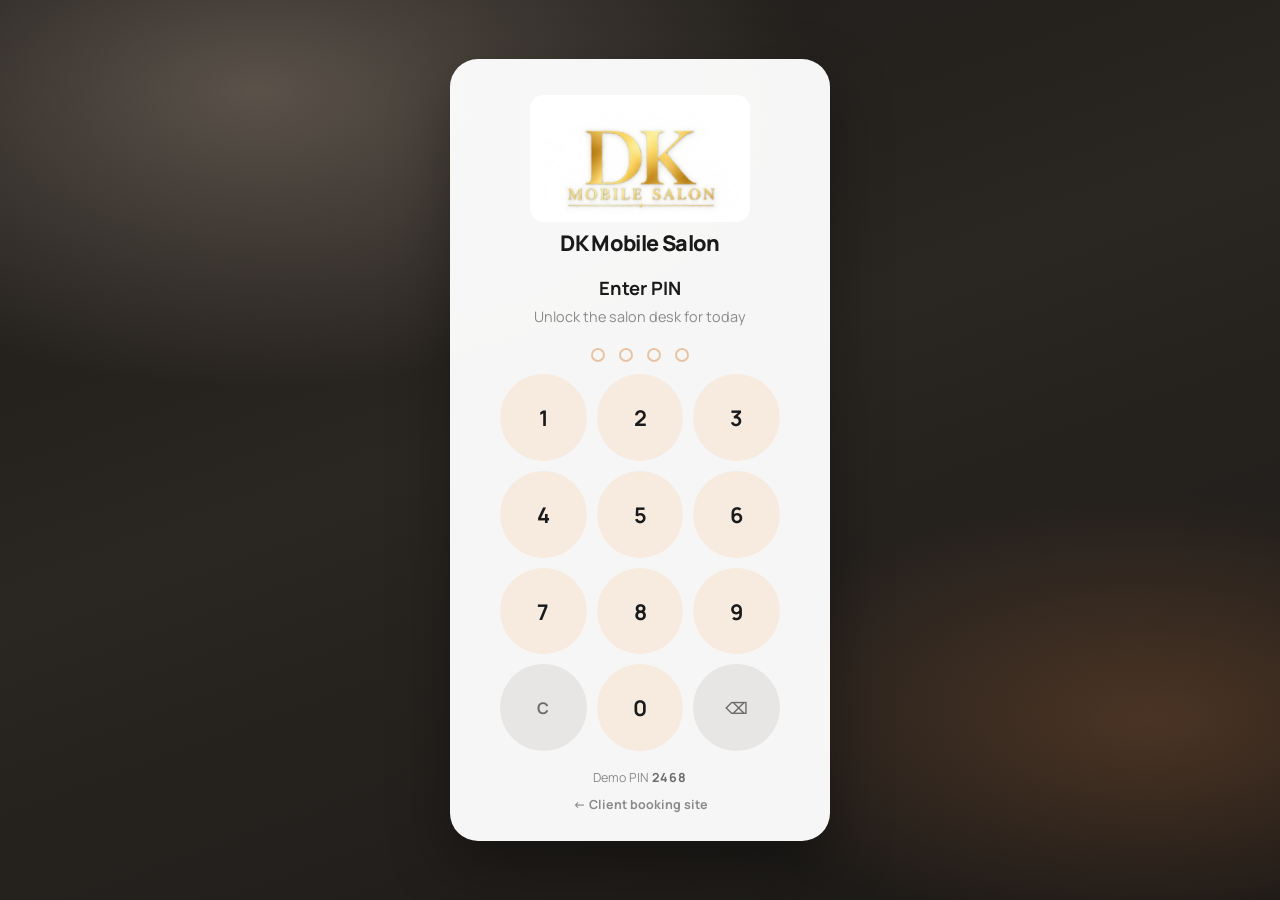
==== commit 2cdd03c1: "Rebrand the site to DK Mobile Salon with the provided logo. Co-authored-by: Cursor <cursoragent@curs" ====
--- a/desk.html
+++ b/desk.html
@@ -3,7 +3,7 @@
 <head>
   <meta charset="UTF-8" />
   <meta name="viewport" content="width=device-width, initial-scale=1.0" />
-  <title>Hair. — Salon Booking</title>
+  <title>DK Mobile Salon — Desk</title>
   <link rel="preconnect" href="https://fonts.googleapis.com" />
   <link rel="preconnect" href="https://fonts.gstatic.com" crossorigin />
   <link href="https://fonts.googleapis.com/css2?family=Manrope:wght@400;500;600;700;800&display=swap" rel="stylesheet" />
@@ -14,8 +14,8 @@
     <div class="login-bg" aria-hidden="true"></div>
     <div class="login-card">
       <div class="login-brand">
-        <div class="logo-mark">H</div>
-        <div class="login-brand-name" id="loginBrand">Hair.</div>
+        <img class="login-logo" src="images/dk-logo.jpg" alt="DK Mobile Salon" />
+        <div class="login-brand-name" id="loginBrand">DK Mobile Salon</div>
       </div>
       <h1 id="loginTitle">Enter PIN</h1>
       <p class="login-sub">Unlock the salon desk for today</p>
@@ -46,8 +46,8 @@
   <div class="app" id="appShell" hidden inert>
     <aside class="sidebar" id="sidebar">
       <div class="logo">
-        <div class="logo-mark">H</div>
-        <div class="logo-text">Hair.</div>
+        <img class="sidebar-logo" src="images/dk-logo.jpg" alt="DK Mobile Salon" />
+        <div class="logo-text">DK Mobile Salon</div>
       </div>
       <nav class="nav">
         <a href="#dashboard" class="active" data-page="dashboard">
@@ -110,7 +110,7 @@
                 <button type="button" class="link-btn" data-close-panel>Close</button>
               </div>
               <button type="button" class="dropdown-item">
-                <img src="https://i.pravatar.cc/64?img=5" alt="" />
+                <img src="images/client-mae.jpg" alt="" />
                 <div>
                   <strong>Mae Jones</strong>
                   <span>Can we move my styling to 10?</span>
@@ -118,7 +118,7 @@
                 <em>2m</em>
               </button>
               <button type="button" class="dropdown-item">
-                <img src="https://i.pravatar.cc/64?img=9" alt="" />
+                <img src="images/client-kara.jpg" alt="" />
                 <div>
                   <strong>Kara Thornton</strong>
                   <span>On my way to the salon.</span>
@@ -126,7 +126,7 @@
                 <em>18m</em>
               </button>
               <button type="button" class="dropdown-item">
-                <img src="https://i.pravatar.cc/64?img=12" alt="" />
+                <img src="images/client-curtis.jpg" alt="" />
                 <div>
                   <strong>Curtis Walters</strong>
                   <span>Thanks for the color today!</span>
@@ -175,7 +175,7 @@
 
           <div class="top-action">
             <button type="button" class="avatar-btn" id="profileBtn" aria-label="Profile menu" aria-expanded="false" aria-controls="profilePanel">
-              <img class="avatar" src="https://i.pravatar.cc/84?img=47" alt="Profile" />
+              <img class="avatar" src="images/profile-owner.jpg" alt="Profile" />
             </button>
             <div class="dropdown-panel dropdown-panel-sm" id="profilePanel" hidden>
               <div class="dropdown-head">
--- a/styles.css
+++ b/styles.css
@@ -82,10 +82,20 @@
 
     .login-brand {
       display: flex;
+      flex-direction: column;
       align-items: center;
       justify-content: center;
-      gap: 12px;
+      gap: 10px;
       margin-bottom: 22px;
+    }
+
+    .login-logo {
+      width: min(220px, 70vw);
+      height: auto;
+      object-fit: contain;
+      border-radius: 14px;
+      background: #fff;
+      padding: 8px 12px;
     }
 
     .login-brand .logo-mark {
@@ -97,7 +107,7 @@
     }
 
     .login-brand-name {
-      font-size: 1.85rem;
+      font-size: 1.35rem;
       font-weight: 800;
       letter-spacing: -0.03em;
       line-height: 1;
@@ -233,9 +243,20 @@
 
     .logo {
       display: flex;
-      align-items: center;
-      gap: 12px;
-      padding: 0 10px 36px;
+      flex-direction: column;
+      align-items: flex-start;
+      gap: 10px;
+      padding: 0 10px 28px;
+    }
+
+    .sidebar-logo {
+      width: 100%;
+      max-width: 180px;
+      height: auto;
+      object-fit: contain;
+      border-radius: 12px;
+      background: #fff;
+      padding: 6px 8px;
     }
 
     .logo-mark {
@@ -251,7 +272,7 @@
     }
 
     .logo-text {
-      font-size: 1.35rem;
+      font-size: 1rem;
       font-weight: 700;
       letter-spacing: -0.02em;
     }
